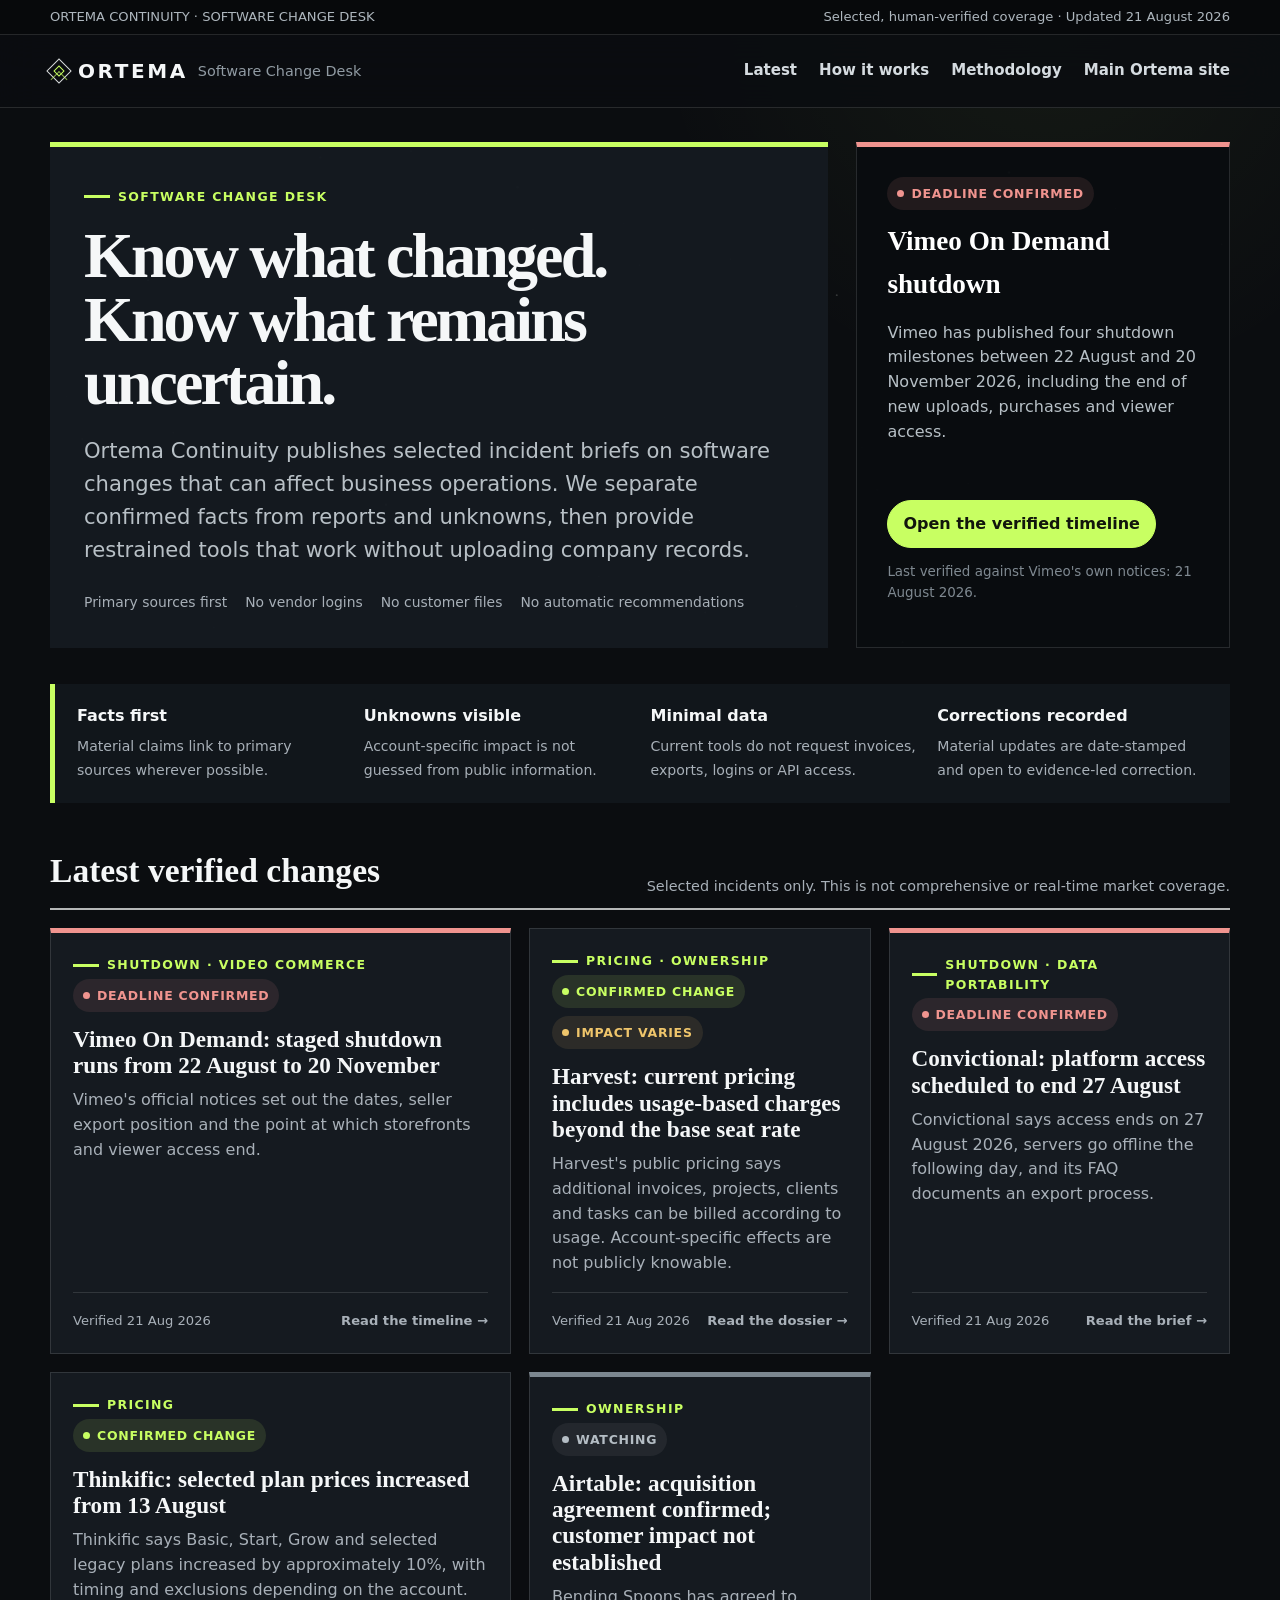
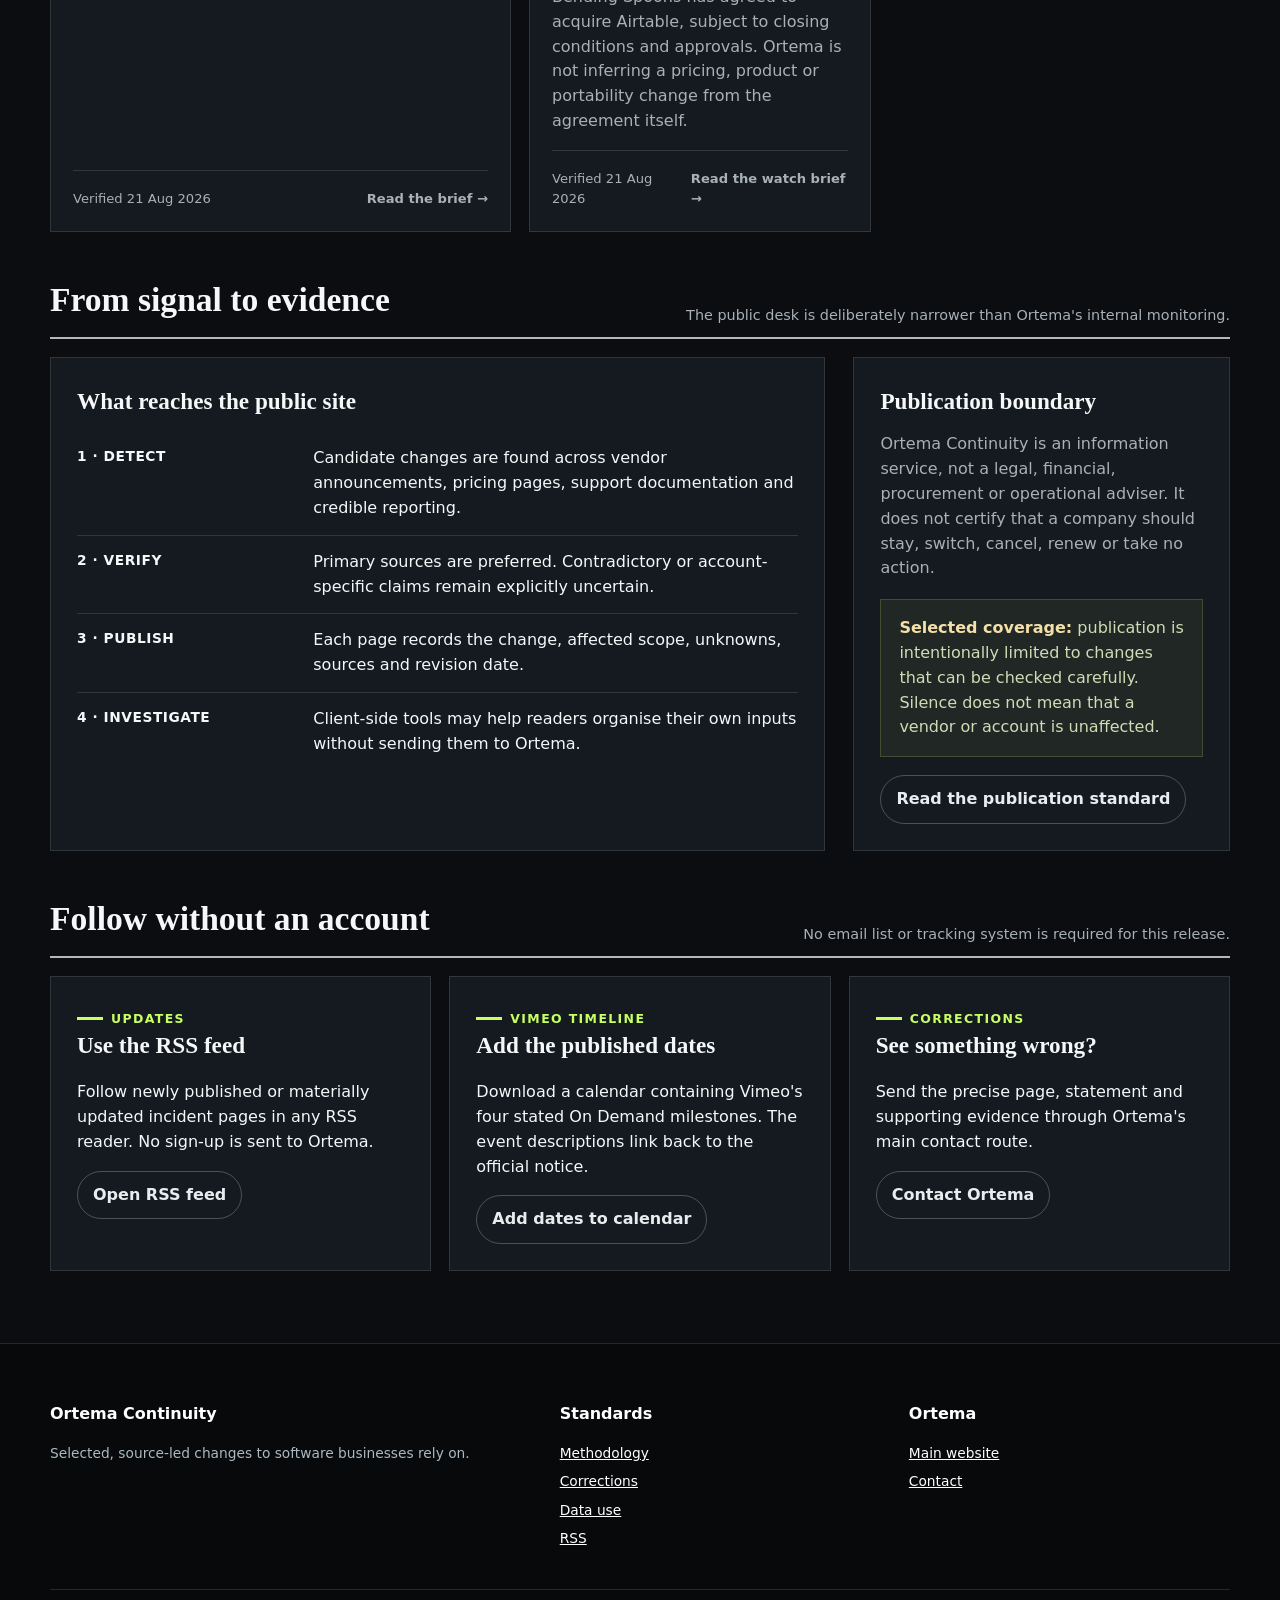
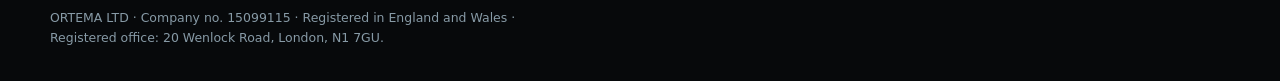
==== continuity/index.html @ e67f1ca0 "Add files via upload" ====
<!doctype html>
<html lang="en-GB">
<head>
  <meta charset="utf-8">
  <meta name="viewport" content="width=device-width, initial-scale=1">
  <title>Ortema Continuity — Verified software changes</title>
  <meta name="description" content="Selected, source-led incident briefs on software pricing, shutdowns, ownership and data portability from Ortema Continuity.">
  <meta name="robots" content="index,follow,max-image-preview:large">
  <meta name="theme-color" content="#0b0d10">
  <meta property="og:title" content="Ortema Continuity — Software Change Desk">
  <meta property="og:description" content="Know what changed. Know what remains uncertain.">
  <meta property="og:type" content="website">
  <meta property="og:url" content="https://ortema.co.uk/continuity/">
  <meta property="og:image" content="https://ortema.co.uk/continuity/assets/continuity-social-card.png">
  <meta name="twitter:card" content="summary_large_image">
  <meta name="twitter:image" content="https://ortema.co.uk/continuity/assets/continuity-social-card.png">
  <link rel="canonical" href="https://ortema.co.uk/continuity/">
  <link rel="icon" href="./assets/favicon.svg" type="image/svg+xml">
  <link rel="alternate" type="application/rss+xml" title="Ortema Continuity updates" href="./feed.xml">
  <link rel="stylesheet" href="./assets/styles.css">
  <script type="application/ld+json">
  {
    "@context": "https://schema.org",
    "@type": "WebSite",
    "name": "Ortema Continuity",
    "alternateName": "Ortema Software Change Desk",
    "url": "https://ortema.co.uk/continuity/",
    "publisher": {
      "@type": "Organization",
      "name": "ORTEMA LTD",
      "url": "https://ortema.co.uk/"
    }
  }
  </script>
</head>
<body>
  <a class="skip-link" href="#main">Skip to content</a>

  <div class="topline">
    <div class="topline-inner">
      <span>ORTEMA CONTINUITY · SOFTWARE CHANGE DESK</span>
      <span>Selected, human-verified coverage · Updated 21 August 2026</span>
    </div>
  </div>

  <header class="site-header">
    <div class="site-header-inner">
      <a class="brand" href="./" aria-label="Ortema Continuity home">
        <span class="brand-mark" aria-hidden="true"></span>
        <strong>ORTEMA</strong>
        <span>Software Change Desk</span>
      </a>
      <nav class="nav" aria-label="Primary">
        <a href="#latest">Latest</a>
        <a href="#standard">How it works</a>
        <a href="./methodology/">Methodology</a>
        <a href="https://ortema.co.uk/">Main Ortema site</a>
      </nav>
    </div>
  </header>

  <main id="main" class="page-shell">
    <section class="hero" aria-labelledby="hero-title">
      <div class="hero-main">
        <span class="kicker">Software change desk</span>
        <h1 id="hero-title">Know what changed.<br>Know what remains uncertain.</h1>
        <p class="lede">Ortema Continuity publishes selected incident briefs on software changes that can affect business operations. We separate confirmed facts from reports and unknowns, then provide restrained tools that work without uploading company records.</p>
        <div class="hero-meta">
          <span>Primary sources first</span>
          <span>No vendor logins</span>
          <span>No customer files</span>
          <span>No automatic recommendations</span>
        </div>
      </div>

      <aside class="hero-side deadline-lead">
        <div>
          <span class="status deadline">Deadline confirmed</span>
          <h2>Vimeo On Demand shutdown</h2>
          <p>Vimeo has published four shutdown milestones between 22 August and 20 November 2026, including the end of new uploads, purchases and viewer access.</p>
        </div>
        <div>
          <a class="btn" href="./incidents/vimeo-vod-shutdown-2026/">Open the verified timeline</a>
          <p class="small">Last verified against Vimeo's own notices: 21 August 2026.</p>
        </div>
      </aside>
    </section>

    <section class="trust-strip" aria-label="Editorial principles">
      <div><strong>Facts first</strong><span>Material claims link to primary sources wherever possible.</span></div>
      <div><strong>Unknowns visible</strong><span>Account-specific impact is not guessed from public information.</span></div>
      <div><strong>Minimal data</strong><span>Current tools do not request invoices, exports, logins or API access.</span></div>
      <div><strong>Corrections recorded</strong><span>Material updates are date-stamped and open to evidence-led correction.</span></div>
    </section>

    <section id="latest">
      <div class="section-head">
        <h2>Latest verified changes</h2>
        <p>Selected incidents only. This is not comprehensive or real-time market coverage.</p>
      </div>

      <div class="news-grid">
        <article class="story-card featured deadline-card">
          <span class="eyebrow">Shutdown · Video commerce</span>
          <div class="pill-row"><span class="status deadline">Deadline confirmed</span></div>
          <h3>Vimeo On Demand: staged shutdown runs from 22 August to 20 November</h3>
          <p>Vimeo's official notices set out the dates, seller export position and the point at which storefronts and viewer access end.</p>
          <footer><span>Verified 21 Aug 2026</span><a class="stretched" href="./incidents/vimeo-vod-shutdown-2026/">Read the timeline →</a></footer>
        </article>

        <article class="story-card">
          <span class="eyebrow">Pricing · Ownership</span>
          <div class="pill-row"><span class="status confirmed">Confirmed change</span><span class="status varies">Impact varies</span></div>
          <h3>Harvest: current pricing includes usage-based charges beyond the base seat rate</h3>
          <p>Harvest's public pricing says additional invoices, projects, clients and tasks can be billed according to usage. Account-specific effects are not publicly knowable.</p>
          <footer><span>Verified 21 Aug 2026</span><a class="stretched" href="./incidents/harvest-2026/">Read the dossier →</a></footer>
        </article>

        <article class="story-card deadline-card">
          <span class="eyebrow">Shutdown · Data portability</span>
          <div class="pill-row"><span class="status deadline">Deadline confirmed</span></div>
          <h3>Convictional: platform access scheduled to end 27 August</h3>
          <p>Convictional says access ends on 27 August 2026, servers go offline the following day, and its FAQ documents an export process.</p>
          <footer><span>Verified 21 Aug 2026</span><a class="stretched" href="./incidents/convictional-shutdown-2026/">Read the brief →</a></footer>
        </article>

        <article class="story-card">
          <span class="eyebrow">Pricing</span>
          <div class="pill-row"><span class="status confirmed">Confirmed change</span></div>
          <h3>Thinkific: selected plan prices increased from 13 August</h3>
          <p>Thinkific says Basic, Start, Grow and selected legacy plans increased by approximately 10%, with timing and exclusions depending on the account.</p>
          <footer><span>Verified 21 Aug 2026</span><a class="stretched" href="./incidents/thinkific-pricing-2026/">Read the brief →</a></footer>
        </article>

        <article class="story-card watch-card">
          <span class="eyebrow">Ownership</span>
          <div class="pill-row"><span class="status watch">Watching</span></div>
          <h3>Airtable: acquisition agreement confirmed; customer impact not established</h3>
          <p>Bending Spoons has agreed to acquire Airtable, subject to closing conditions and approvals. Ortema is not inferring a pricing, product or portability change from the agreement itself.</p>
          <footer><span>Verified 21 Aug 2026</span><a class="stretched" href="./incidents/airtable-acquisition-2026/">Read the watch brief →</a></footer>
        </article>
      </div>
    </section>

    <section id="standard">
      <div class="section-head">
        <h2>From signal to evidence</h2>
        <p>The public desk is deliberately narrower than Ortema's internal monitoring.</p>
      </div>

      <div class="two-col">
        <div class="card">
          <h3>What reaches the public site</h3>
          <ul class="data-list">
            <li><strong>1 · Detect</strong><span>Candidate changes are found across vendor announcements, pricing pages, support documentation and credible reporting.</span></li>
            <li><strong>2 · Verify</strong><span>Primary sources are preferred. Contradictory or account-specific claims remain explicitly uncertain.</span></li>
            <li><strong>3 · Publish</strong><span>Each page records the change, affected scope, unknowns, sources and revision date.</span></li>
            <li><strong>4 · Investigate</strong><span>Client-side tools may help readers organise their own inputs without sending them to Ortema.</span></li>
          </ul>
        </div>

        <aside class="card">
          <h3>Publication boundary</h3>
          <p>Ortema Continuity is an information service, not a legal, financial, procurement or operational adviser. It does not certify that a company should stay, switch, cancel, renew or take no action.</p>
          <div class="notice neutral"><strong>Selected coverage:</strong> publication is intentionally limited to changes that can be checked carefully. Silence does not mean that a vendor or account is unaffected.</div>
          <a class="btn secondary" href="./methodology/">Read the publication standard</a>
        </aside>
      </div>
    </section>

    <section aria-labelledby="follow-title">
      <div class="section-head">
        <h2 id="follow-title">Follow without an account</h2>
        <p>No email list or tracking system is required for this release.</p>
      </div>
      <div class="follow-grid">
        <div class="tool-card">
          <span class="kicker">Updates</span>
          <h3>Use the RSS feed</h3>
          <p>Follow newly published or materially updated incident pages in any RSS reader. No sign-up is sent to Ortema.</p>
          <a class="btn secondary" href="./feed.xml">Open RSS feed</a>
        </div>
        <div class="tool-card">
          <span class="kicker">Vimeo timeline</span>
          <h3>Add the published dates</h3>
          <p>Download a calendar containing Vimeo's four stated On Demand milestones. The event descriptions link back to the official notice.</p>
          <a class="btn secondary" href="./calendar/vimeo-vod-shutdown-2026.ics" download>Add dates to calendar</a>
        </div>
        <div class="tool-card">
          <span class="kicker">Corrections</span>
          <h3>See something wrong?</h3>
          <p>Send the precise page, statement and supporting evidence through Ortema's main contact route.</p>
          <a class="btn secondary" href="https://ortema.co.uk/#contact">Contact Ortema</a>
        </div>
      </div>
    </section>
  </main>

  <footer class="site-footer">
    <div class="footer-inner">
      <div>
        <h3>Ortema Continuity</h3>
        <p>Selected, source-led changes to software businesses rely on.</p>
      </div>
      <div>
        <h3>Standards</h3>
        <ul>
          <li><a href="./methodology/">Methodology</a></li>
          <li><a href="./corrections/">Corrections</a></li>
          <li><a href="./privacy/">Data use</a></li>
          <li><a href="./feed.xml">RSS</a></li>
        </ul>
      </div>
      <div>
        <h3>Ortema</h3>
        <ul>
          <li><a href="https://ortema.co.uk/">Main website</a></li>
          <li><a href="https://ortema.co.uk/#contact">Contact</a></li>
        </ul>
      </div>
    </div>
    <div class="footer-inner footer-legal">
      <div>ORTEMA LTD · Company no. 15099115 · Registered in England and Wales · Registered office: 20 Wenlock Road, London, N1 7GU.</div>
    </div>
  </footer>
  <script src="./assets/app.js"></script>
</body>
</html>
---- continuity/assets/styles.css ----
:root {
  --ink: #0c1824;
  --muted: #5b6874;
  --paper: #f6f7f8;
  --panel: #ffffff;
  --line: #d9dee3;
  --accent: #0d6670;
  --accent-deep: #084950;
  --accent-soft: #e7f3f4;
  --warning: #8a5a08;
  --warning-soft: #fff5df;
  --danger: #8e2f2c;
  --danger-soft: #fbeceb;
  --success: #27633b;
  --success-soft: #eaf5ed;
  --max: 1180px;
  --shadow: 0 16px 45px rgba(12, 24, 36, 0.08);
}

* { box-sizing: border-box; }
html { scroll-behavior: smooth; }
body {
  margin: 0;
  color: var(--ink);
  background: var(--paper);
  font-family: Inter, ui-sans-serif, system-ui, -apple-system, BlinkMacSystemFont, "Segoe UI", sans-serif;
  line-height: 1.55;
}
a { color: inherit; }
a:hover { color: var(--accent); }
button, input, select { font: inherit; }
button { cursor: pointer; }

.skip-link {
  position: absolute;
  left: -999px;
  top: 0;
}
.skip-link:focus {
  left: 16px;
  top: 16px;
  z-index: 100;
  background: #fff;
  padding: 10px 14px;
  border: 2px solid var(--accent);
}

.topline {
  background: #08141f;
  color: #dce7ee;
  font-size: 0.82rem;
}
.topline-inner,
.site-header-inner,
.page-shell,
.footer-inner {
  width: min(calc(100% - 36px), var(--max));
  margin: 0 auto;
}
.topline-inner {
  min-height: 34px;
  display: flex;
  align-items: center;
  justify-content: space-between;
  gap: 16px;
}
.topline a { color: #fff; text-decoration: none; }

.site-header {
  background: rgba(255,255,255,0.98);
  border-bottom: 1px solid var(--line);
  position: sticky;
  top: 0;
  z-index: 50;
}
.site-header-inner {
  min-height: 72px;
  display: flex;
  align-items: center;
  justify-content: space-between;
  gap: 26px;
}
.brand {
  display: flex;
  align-items: baseline;
  gap: 12px;
  text-decoration: none;
}
.brand strong {
  font-size: 1.25rem;
  letter-spacing: 0.13em;
}
.brand span {
  color: var(--muted);
  font-size: 0.9rem;
}
.nav {
  display: flex;
  gap: 22px;
  align-items: center;
  flex-wrap: wrap;
}
.nav a {
  text-decoration: none;
  font-size: 0.94rem;
  font-weight: 650;
}

.page-shell { padding: 34px 0 72px; }

.kicker,
.eyebrow {
  display: inline-flex;
  align-items: center;
  gap: 8px;
  font-size: 0.78rem;
  text-transform: uppercase;
  letter-spacing: 0.11em;
  font-weight: 800;
  color: var(--accent-deep);
}
.kicker::before,
.eyebrow::before {
  content: "";
  width: 26px;
  height: 3px;
  background: var(--accent);
}

.hero {
  display: grid;
  grid-template-columns: minmax(0, 1.5fr) minmax(300px, .72fr);
  gap: 28px;
  align-items: stretch;
  margin-bottom: 36px;
}
.hero-main {
  background: var(--panel);
  border-top: 5px solid var(--accent);
  box-shadow: var(--shadow);
  padding: 34px;
}
.hero-main h1 {
  font-family: Georgia, "Times New Roman", serif;
  font-size: clamp(2.25rem, 5vw, 4.6rem);
  line-height: .99;
  letter-spacing: -0.045em;
  margin: 18px 0 18px;
  max-width: 920px;
}
.hero-main p.lede {
  font-size: clamp(1.08rem, 2vw, 1.32rem);
  max-width: 780px;
  color: #354451;
}
.hero-meta {
  display: flex;
  flex-wrap: wrap;
  gap: 8px 18px;
  margin-top: 26px;
  color: var(--muted);
  font-size: 0.87rem;
}

.hero-side {
  background: #0b1d29;
  color: #fff;
  padding: 30px;
  display: flex;
  flex-direction: column;
  justify-content: space-between;
}
.hero-side h2 {
  font-family: Georgia, "Times New Roman", serif;
  font-size: 1.7rem;
  margin: 10px 0;
}
.hero-side p { color: #ccdae2; }
.hero-side .small { color: #9fb1bd; font-size: .84rem; }

.status {
  display: inline-flex;
  align-items: center;
  gap: 7px;
  border-radius: 999px;
  padding: 7px 10px;
  font-weight: 800;
  font-size: .78rem;
  text-transform: uppercase;
  letter-spacing: .06em;
}
.status.confirmed { background: var(--accent-soft); color: var(--accent-deep); }
.status.varies { background: var(--warning-soft); color: var(--warning); }
.status.watch { background: #edf0f2; color: #47535d; }
.status.deadline { background: var(--danger-soft); color: var(--danger); }
.status::before {
  content: "";
  width: 7px;
  height: 7px;
  border-radius: 50%;
  background: currentColor;
}

.section-head {
  display: flex;
  justify-content: space-between;
  align-items: end;
  gap: 18px;
  border-bottom: 2px solid var(--ink);
  padding-bottom: 11px;
  margin: 42px 0 18px;
}
.section-head h2 {
  margin: 0;
  font-family: Georgia, "Times New Roman", serif;
  font-size: clamp(1.55rem, 3vw, 2.1rem);
}
.section-head p { margin: 0; color: var(--muted); font-size: .9rem; }

.news-grid {
  display: grid;
  grid-template-columns: 1.35fr 1fr 1fr;
  gap: 18px;
}
.story-card,
.card,
.tool-card,
.source-card,
.policy-card {
  background: var(--panel);
  border: 1px solid var(--line);
}
.story-card {
  padding: 22px;
  min-height: 270px;
  display: flex;
  flex-direction: column;
}
.story-card.featured { border-top: 5px solid var(--accent); }
.story-card h3 {
  font-family: Georgia, "Times New Roman", serif;
  font-size: 1.45rem;
  line-height: 1.13;
  margin: 14px 0 10px;
}
.story-card p { color: var(--muted); margin-top: 0; }
.story-card footer {
  margin-top: auto;
  padding-top: 18px;
  border-top: 1px solid var(--line);
  display: flex;
  justify-content: space-between;
  gap: 12px;
  font-size: .82rem;
  color: var(--muted);
}
.story-card a.stretched {
  font-weight: 800;
  text-decoration: none;
}

.trust-strip {
  margin: 34px 0;
  background: #e9eef0;
  border-left: 5px solid var(--accent);
  padding: 20px 22px;
  display: grid;
  grid-template-columns: repeat(4, 1fr);
  gap: 16px;
}
.trust-strip strong { display: block; margin-bottom: 5px; }
.trust-strip span { color: var(--muted); font-size: .88rem; }

.two-col {
  display: grid;
  grid-template-columns: minmax(0, 1.4fr) minmax(300px, .68fr);
  gap: 28px;
}
.card,
.tool-card,
.policy-card { padding: 26px; }
.card h3,
.tool-card h3,
.policy-card h3 {
  font-family: Georgia, "Times New Roman", serif;
  font-size: 1.45rem;
  margin: 0 0 12px;
}
.card p:first-of-type { margin-top: 0; }

.button-row { display: flex; flex-wrap: wrap; gap: 10px; margin-top: 20px; }
.btn {
  appearance: none;
  border: 1px solid var(--accent-deep);
  background: var(--accent-deep);
  color: #fff;
  padding: 11px 15px;
  font-weight: 800;
  border-radius: 3px;
  text-decoration: none;
  display: inline-flex;
  align-items: center;
  justify-content: center;
  gap: 8px;
}
.btn:hover { color: #fff; background: #062f35; }
.btn.secondary { background: #fff; color: var(--accent-deep); }
.btn.secondary:hover { background: var(--accent-soft); color: var(--accent-deep); }
.btn.dark { background: #0b1d29; border-color: #0b1d29; }

.notice {
  padding: 16px 18px;
  border: 1px solid #e7d5ad;
  background: #fff9ec;
  color: #664713;
  margin: 18px 0;
}
.notice strong { color: #47310c; }
.notice.neutral { background: #eef5f6; border-color: #c8dee1; color: #23484c; }
.notice.danger { background: var(--danger-soft); border-color: #ecc2bf; color: #6e2b28; }

.data-list,
.clean-list {
  list-style: none;
  margin: 0;
  padding: 0;
}
.data-list li {
  display: grid;
  grid-template-columns: minmax(120px, .45fr) 1fr;
  gap: 18px;
  padding: 14px 0;
  border-bottom: 1px solid var(--line);
}
.data-list li:last-child { border-bottom: 0; }
.data-list strong { font-size: .86rem; text-transform: uppercase; letter-spacing: .04em; }

.timeline { margin: 0; padding: 0; list-style: none; }
.timeline li {
  position: relative;
  padding: 0 0 23px 30px;
  border-left: 2px solid #cad6d9;
  margin-left: 8px;
}
.timeline li:last-child { border-left-color: transparent; }
.timeline li::before {
  content: "";
  width: 12px;
  height: 12px;
  border-radius: 50%;
  background: var(--accent);
  position: absolute;
  left: -7px;
  top: 5px;
  box-shadow: 0 0 0 4px var(--accent-soft);
}
.timeline time { font-size: .8rem; color: var(--muted); text-transform: uppercase; letter-spacing: .06em; font-weight: 800; }
.timeline p { margin: 4px 0 0; }

.source-list { display: grid; gap: 10px; }
.source-card { padding: 15px 17px; }
.source-card a { font-weight: 800; text-decoration-thickness: 1px; text-underline-offset: 3px; }
.source-card small { display: block; color: var(--muted); margin-top: 4px; }

.form-grid { display: grid; grid-template-columns: repeat(2, 1fr); gap: 16px; }
.field label { display: block; font-weight: 800; font-size: .88rem; margin-bottom: 6px; }
.field .hint { display: block; color: var(--muted); font-size: .78rem; margin-top: 5px; }
input[type="number"], input[type="date"], input[type="email"], select {
  width: 100%;
  min-height: 44px;
  border: 1px solid #aeb8c0;
  background: #fff;
  color: var(--ink);
  padding: 9px 11px;
  border-radius: 3px;
}
input:focus, select:focus { outline: 3px solid rgba(13,102,112,.18); border-color: var(--accent); }

.result-box {
  margin-top: 18px;
  display: none;
  border: 1px solid var(--line);
  background: #f3f7f8;
  padding: 20px;
}
.result-box.visible { display: block; }
.metric-grid { display: grid; grid-template-columns: repeat(3, 1fr); gap: 12px; }
.metric { background: #fff; padding: 16px; border: 1px solid var(--line); }
.metric span { color: var(--muted); font-size: .78rem; display: block; }
.metric strong { font-size: 1.45rem; display: block; margin-top: 4px; }

.check-grid { display: grid; gap: 10px; }
.check-row {
  background: #fff;
  border: 1px solid var(--line);
  padding: 13px 14px;
  display: grid;
  grid-template-columns: 22px 1fr;
  gap: 10px;
  align-items: start;
}
.check-row input { margin-top: 3px; }
.check-row strong { display: block; }
.check-row span { display: block; color: var(--muted); font-size: .85rem; margin-top: 2px; }

.local-demo {
  border: 2px dashed #9fb0b8;
  background: #f7fafb;
  padding: 18px;
}
.local-demo .saved { color: var(--success); font-weight: 800; display: none; margin-top: 10px; }
.local-demo .saved.visible { display: block; }

.pill-row { display: flex; flex-wrap: wrap; gap: 8px; margin: 15px 0; }
.pill { border: 1px solid #c9d2d8; background: #fff; border-radius: 999px; padding: 6px 9px; font-size: .78rem; color: #41515d; }

.site-footer {
  background: #08141f;
  color: #d4dee5;
  padding: 42px 0 34px;
}
.footer-inner { display: grid; grid-template-columns: 1.5fr 1fr 1fr; gap: 28px; }
.site-footer a { color: #fff; }
.site-footer h3 { color: #fff; font-size: 1rem; }
.site-footer p, .site-footer li { font-size: .86rem; color: #aabac4; }
.site-footer ul { list-style: none; padding: 0; }
.site-footer li { margin: 7px 0; }
.legal-placeholder {
  margin-top: 24px;
  padding-top: 18px;
  border-top: 1px solid #243644;
  font-size: .78rem;
  color: #879aa6;
}

.article-header {
  background: #fff;
  border-top: 6px solid var(--accent);
  padding: 34px;
  margin-bottom: 26px;
  box-shadow: var(--shadow);
}
.article-header h1 {
  font-family: Georgia, "Times New Roman", serif;
  font-size: clamp(2.2rem, 5vw, 4.3rem);
  line-height: 1.02;
  letter-spacing: -.04em;
  margin: 16px 0;
}
.article-header .lede { font-size: 1.18rem; color: #3b4b56; max-width: 850px; }
.article-meta { display: flex; flex-wrap: wrap; gap: 10px 20px; color: var(--muted); font-size: .84rem; margin-top: 20px; }

.prose h2, .prose h3 { font-family: Georgia, "Times New Roman", serif; }
.prose h2 { font-size: 1.85rem; margin-top: 36px; }
.prose h3 { font-size: 1.3rem; margin-top: 28px; }
.prose p, .prose li { max-width: 78ch; }
.prose blockquote {
  border-left: 4px solid var(--accent);
  padding: 4px 0 4px 18px;
  margin-left: 0;
  color: #32444f;
}

.table-wrap { overflow-x: auto; margin: 18px 0; }
table { border-collapse: collapse; width: 100%; min-width: 640px; background: #fff; }
th, td { border-bottom: 1px solid var(--line); padding: 12px 13px; text-align: left; vertical-align: top; }
th { background: #eef2f3; font-size: .78rem; text-transform: uppercase; letter-spacing: .05em; }
td { font-size: .9rem; }

@media (max-width: 900px) {
  .hero, .two-col, .news-grid, .footer-inner { grid-template-columns: 1fr; }
  .trust-strip { grid-template-columns: repeat(2, 1fr); }
  .site-header-inner { align-items: flex-start; padding: 15px 0; }
  .nav { gap: 12px; justify-content: flex-end; }
}

@media (max-width: 620px) {
  .topline-inner { align-items: flex-start; flex-direction: column; padding: 8px 0; }
  .site-header { position: static; }
  .site-header-inner { display: block; }
  .nav { margin-top: 12px; justify-content: flex-start; }
  .brand span { display: none; }
  .hero-main, .hero-side, .article-header, .card, .tool-card, .policy-card { padding: 21px; }
  .form-grid, .metric-grid, .trust-strip { grid-template-columns: 1fr; }
  .data-list li { grid-template-columns: 1fr; gap: 5px; }
  .page-shell { padding-top: 20px; }
}

/* V1 additions: incident cards and locally generated evidence brief. */
.story-card .pill-row { margin: 4px 0 0; }
.story-card.deadline-card { border-top: 5px solid var(--danger); }
.story-card.watch-card { border-top: 5px solid #7c8790; }
.article-header.deadline-accent { border-top-color: var(--danger); }
.article-header.watch-accent { border-top-color: #66727b; }

.brief-panel {
  background: #fff;
  border: 1px solid var(--line);
  border-top: 5px solid var(--accent);
  padding: 28px;
  box-shadow: var(--shadow);
}
.brief-brand-row {
  display: flex;
  justify-content: space-between;
  gap: 16px;
  padding-bottom: 12px;
  border-bottom: 1px solid var(--line);
  color: var(--muted);
  font-size: .82rem;
  text-transform: uppercase;
  letter-spacing: .06em;
}
.brief-brand-row strong { color: var(--ink); letter-spacing: .11em; }
.brief-panel h3 {
  font-family: Georgia, "Times New Roman", serif;
  font-size: clamp(1.65rem, 3vw, 2.3rem);
  line-height: 1.08;
  margin: 22px 0 12px;
}
.brief-warning {
  background: #f5f7f8;
  border-left: 4px solid var(--ink);
  padding: 13px 15px;
  color: #3c4b56;
}
.brief-grid {
  display: grid;
  grid-template-columns: repeat(2, minmax(0, 1fr));
  gap: 10px;
  margin: 20px 0;
}
.brief-grid > div {
  border: 1px solid var(--line);
  padding: 13px 14px;
}
.brief-grid span {
  display: block;
  color: var(--muted);
  font-size: .77rem;
  text-transform: uppercase;
  letter-spacing: .04em;
  margin-bottom: 4px;
}
.brief-grid strong { display: block; font-size: .95rem; }
.brief-section {
  border-top: 1px solid var(--line);
  padding-top: 17px;
  margin-top: 17px;
}
.brief-section h4 { margin: 0 0 8px; font-size: 1rem; }
.brief-section ul { margin: 0; padding-left: 20px; }
.brief-section li { margin: 6px 0; }
.brief-footer {
  border-top: 1px solid var(--line);
  padding-top: 14px;
  margin-top: 20px;
  color: var(--muted);
  font-size: .76rem;
}

@media (max-width: 620px) {
  .brief-grid { grid-template-columns: 1fr; }
  .brief-brand-row { display: block; }
  .brief-brand-row span { display: block; margin-top: 5px; }
}

@media print {
  @page { margin: 14mm; }
  body { background: #fff !important; }
  body * { visibility: hidden !important; }
  #evidence-brief, #evidence-brief * { visibility: visible !important; }
  #evidence-brief {
    position: absolute;
    left: 0;
    top: 0;
    width: 100%;
    border: 0;
    box-shadow: none;
    padding: 0;
    color: #000;
  }
  #evidence-brief a { color: #000; text-decoration: underline; }
  #evidence-brief .print-sources a[href]::after {
    content: " (" attr(href) ")";
    font-size: 8pt;
    word-break: break-all;
  }
  #evidence-brief .brief-grid { grid-template-columns: repeat(2, 1fr); }
  #evidence-brief .brief-warning { background: #fff; border: 1px solid #777; }
  .no-print { display: none !important; }
}

/* ORTEMA brand alignment: keep the newsroom structure, move it into the core dark visual system. */
:root {
  --ink: #f5f7f8;
  --muted: #a8b0b8;
  --paper: #0b0d10;
  --panel: #151a20;
  --line: rgba(255,255,255,.12);
  --accent: #c8ff62;
  --accent-deep: #d8ff8f;
  --accent-soft: rgba(200,255,98,.11);
  --warning: #efc56b;
  --warning-soft: rgba(239,197,107,.10);
  --danger: #f0948f;
  --danger-soft: rgba(240,148,143,.10);
  --success: #8bd3a1;
  --success-soft: rgba(139,211,161,.10);
  --shadow: none;
}
body {
  background:
    radial-gradient(circle at 82% 0%, rgba(200,255,98,.055), transparent 25rem),
    var(--paper);
  color: var(--ink);
  -webkit-font-smoothing: antialiased;
}
a:hover { color: var(--accent); }
.topline { background: #07090b; color: #aeb7be; border-bottom: 1px solid var(--line); }
.site-header { background: rgba(11,13,16,.88); border-color: var(--line); backdrop-filter: blur(18px); }
.brand { align-items: center; gap: 10px; }
.brand strong { color: #f5f7f8; }
.brand span { color: #919ba3; }
.brand-mark {
  position: relative;
  width: 18px;
  height: 18px;
  display: inline-block;
  flex: 0 0 18px;
  transform: rotate(45deg);
  border: 1px solid rgba(245,247,248,.88);
}
.brand-mark::before,
.brand-mark::after { content: ""; position: absolute; inset: 4px; border: 1px solid var(--accent); }
.brand-mark::after { inset: 8px -4px -4px 8px; border-width: 1px 0 0 1px; opacity: .65; }
.nav a { color: #d5dbe0; }
.nav a:hover { color: #fff; }
.kicker, .eyebrow { color: var(--accent); }
.hero { position: relative; overflow: hidden; isolation: isolate; }
.hero-main, .hero-side { position: relative; z-index: 1; }
.hero-main { background: rgba(21,26,32,.94); border-top-color: var(--accent); box-shadow: none; }
.hero-main p.lede { color: #b8c0c6; }
.hero-side { background: rgba(9,12,15,.94); border: 1px solid var(--line); }
.hero-side p { color: #b7c0c6; }
.hero-side .small { color: #7f8991; }
.starfield-canvas { position:absolute; inset:0; width:100%; height:100%; pointer-events:none; z-index:0; opacity:.62; }
.section-head { border-bottom-color: rgba(255,255,255,.7); }
.story-card, .card, .tool-card, .source-card, .policy-card, .article-header, .brief-panel {
  background: var(--panel);
  border-color: var(--line);
  box-shadow: none;
}
.story-card p, .card p, .policy-card p, .source-card small, .article-meta, .hero-meta { color: var(--muted); }
.trust-strip { background: #11161b; border-left-color: var(--accent); }
.btn { background: var(--accent); border-color: var(--accent); color: #11150c; border-radius: 999px; }
.btn:hover { background: #d3ff82; color: #11150c; }
.btn.secondary { background: transparent; color: #e7ecef; border-color: rgba(255,255,255,.24); }
.btn.secondary:hover { background: rgba(255,255,255,.06); color: #fff; }
.btn.dark { background: #050709; border-color: rgba(255,255,255,.16); color: #fff; }
.status.confirmed { background: var(--accent-soft); color: var(--accent); }
.status.varies { background: var(--warning-soft); color: var(--warning); }
.status.watch { background: rgba(255,255,255,.06); color: #b4bdc4; }
.status.deadline { background: var(--danger-soft); color: var(--danger); }
.notice { background: var(--warning-soft); border-color: rgba(239,197,107,.25); color: #e7cf98; }
.notice strong { color: #f4dfa9; }
.notice.neutral { background: rgba(200,255,98,.06); border-color: rgba(200,255,98,.18); color: #cfdcb6; }
.notice.danger { background: var(--danger-soft); border-color: rgba(240,148,143,.24); color: #efb0ac; }
input[type="number"], input[type="date"], input[type="email"], select {
  background: #0d1115; color: var(--ink); border-color: rgba(255,255,255,.18); color-scheme: dark;
}
input:focus, select:focus { outline-color: rgba(200,255,98,.13); border-color: var(--accent); }
.result-box { background: #10151a; }
.metric, .check-row { background: #0f1317; border-color: var(--line); }
.local-demo { background: #10151a; border-color: rgba(255,255,255,.23); }
.pill { background: #10151a; border-color: var(--line); color: #bdc6cc; }
.article-header .lede { color: #b9c2c8; }
.prose blockquote { color: #bec6cc; }
table { background: var(--panel); }
th { background: #10151a; color: #dce2e6; }
th, td { border-color: var(--line); }
.timeline li { border-left-color: rgba(255,255,255,.18); }
.brief-warning { background: #10151a; border-left-color: var(--accent); color: #bdc6cc; }
.brief-grid > div { border-color: var(--line); }
.brief-brand-row, .brief-section, .brief-footer { border-color: var(--line); }
.site-footer { background: #07090b; border-top: 1px solid var(--line); }
.legal-placeholder { border-color: var(--line); }
@media (prefers-reduced-motion: reduce) { .starfield-canvas { display:none; } }
@media print {
  .brief-panel, .brief-panel * { color: #000 !important; background: #fff !important; }
  .brief-panel { border-color: #000 !important; }
}

/* Public release cleanup: small additions, no layout rewrite. */
.follow-grid {
  display: grid;
  grid-template-columns: repeat(3, minmax(0, 1fr));
  gap: 18px;
}
.follow-grid .tool-card { height: 100%; }
.deadline-lead { border-top: 5px solid var(--danger); }
.aside-spaced { margin-top: 18px; }
.narrow-prose { max-width: 850px; }
.footer-legal {
  margin-top: 24px;
  padding-top: 18px;
  border-top: 1px solid var(--line);
  font-size: .78rem;
  color: #879aa6;
}
.revision-list { padding-left: 20px; }
.revision-list li { margin: 8px 0; }

@media (max-width: 900px) {
  .follow-grid { grid-template-columns: 1fr; }
}

/* Generic clean printing for incident pages. The Harvest evidence brief uses a separate mode. */
@media print {
  body:not(.print-evidence-mode) * { visibility: visible !important; }
  body:not(.print-evidence-mode) {
    background: #fff !important;
    color: #000 !important;
  }
  body:not(.print-evidence-mode) .topline,
  body:not(.print-evidence-mode) .site-header,
  body:not(.print-evidence-mode) .site-footer,
  body:not(.print-evidence-mode) .button-row,
  body:not(.print-evidence-mode) .no-print,
  body:not(.print-evidence-mode) .starfield-canvas { display: none !important; }
  body:not(.print-evidence-mode) .page-shell { width: 100%; max-width: none; padding: 0; }
  body:not(.print-evidence-mode) .two-col { grid-template-columns: minmax(0, 1fr) 280px; gap: 18px; }
  body:not(.print-evidence-mode) .article-header,
  body:not(.print-evidence-mode) .card,
  body:not(.print-evidence-mode) .source-card,
  body:not(.print-evidence-mode) .tool-card,
  body:not(.print-evidence-mode) .brief-panel {
    background: #fff !important;
    color: #000 !important;
    box-shadow: none !important;
    border-color: #777 !important;
  }
  body:not(.print-evidence-mode) a { color: #000 !important; }

  body.print-evidence-mode * { visibility: hidden !important; }
  body.print-evidence-mode #evidence-brief,
  body.print-evidence-mode #evidence-brief * { visibility: visible !important; }
  body.print-evidence-mode #evidence-brief {
    position: absolute;
    left: 0;
    top: 0;
    width: 100%;
    border: 0;
    box-shadow: none;
    padding: 0;
    color: #000 !important;
    background: #fff !important;
  }
  body.print-evidence-mode #evidence-brief * { color: #000 !important; background: #fff !important; }
  body.print-evidence-mode #evidence-brief a { color: #000 !important; text-decoration: underline; }
  body.print-evidence-mode #evidence-brief .print-sources a[href]::after {
    content: " (" attr(href) ")";
    font-size: 8pt;
    word-break: break-all;
  }
}
.button-row .btn { max-width: 100%; }
@media (max-width: 620px) {
  .button-row { display: grid; grid-template-columns: 1fr; }
  .button-row .btn { width: 100%; }
}

/* Prevent nested grids and wide evidence tables from widening the mobile page. */
.two-col > *,
.prose,
.article-header,
aside {
  min-width: 0;
}
.table-wrap {
  width: 100%;
  max-width: 100%;
  min-width: 0;
  overflow-x: auto;
  -webkit-overflow-scrolling: touch;
}
.source-card,
.source-card a {
  min-width: 0;
  overflow-wrap: anywhere;
  word-break: break-word;
}
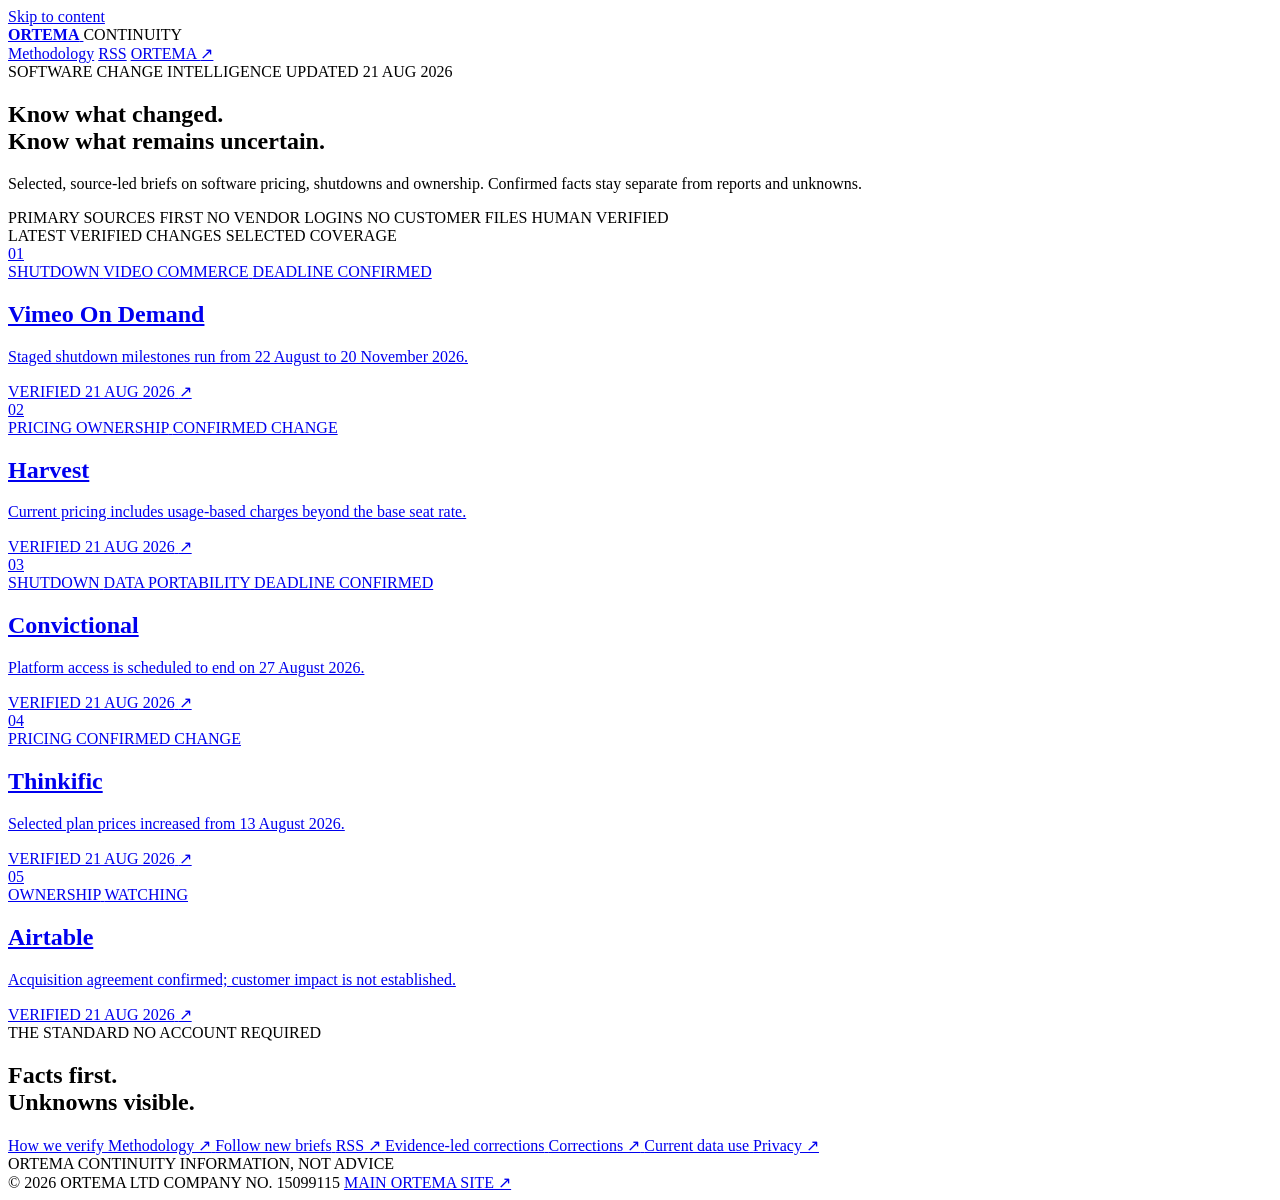
==== commit 09697b28: "Add files via upload" ====
--- a/continuity/index.html
+++ b/continuity/index.html
@@ -3,21 +3,26 @@
 <head>
   <meta charset="utf-8">
   <meta name="viewport" content="width=device-width, initial-scale=1">
+
   <title>Ortema Continuity — Verified software changes</title>
   <meta name="description" content="Selected, source-led incident briefs on software pricing, shutdowns, ownership and data portability from Ortema Continuity.">
   <meta name="robots" content="index,follow,max-image-preview:large">
-  <meta name="theme-color" content="#0b0d10">
-  <meta property="og:title" content="Ortema Continuity — Software Change Desk">
+  <meta name="theme-color" content="#0d1315">
+
+  <meta property="og:title" content="Ortema Continuity — Software Change Intelligence">
   <meta property="og:description" content="Know what changed. Know what remains uncertain.">
   <meta property="og:type" content="website">
   <meta property="og:url" content="https://ortema.co.uk/continuity/">
   <meta property="og:image" content="https://ortema.co.uk/continuity/assets/continuity-social-card.png">
+
   <meta name="twitter:card" content="summary_large_image">
   <meta name="twitter:image" content="https://ortema.co.uk/continuity/assets/continuity-social-card.png">
+
   <link rel="canonical" href="https://ortema.co.uk/continuity/">
   <link rel="icon" href="./assets/favicon.svg" type="image/svg+xml">
   <link rel="alternate" type="application/rss+xml" title="Ortema Continuity updates" href="./feed.xml">
-  <link rel="stylesheet" href="./assets/styles.css">
+  <link rel="stylesheet" href="./assets/home.css">
+
   <script type="application/ld+json">
   {
     "@context": "https://schema.org",
@@ -33,196 +38,188 @@
   }
   </script>
 </head>
+
 <body>
   <a class="skip-link" href="#main">Skip to content</a>
 
-  <div class="topline">
-    <div class="topline-inner">
-      <span>ORTEMA CONTINUITY · SOFTWARE CHANGE DESK</span>
-      <span>Selected, human-verified coverage · Updated 21 August 2026</span>
-    </div>
-  </div>
-
-  <header class="site-header">
-    <div class="site-header-inner">
-      <a class="brand" href="./" aria-label="Ortema Continuity home">
-        <span class="brand-mark" aria-hidden="true"></span>
-        <strong>ORTEMA</strong>
-        <span>Software Change Desk</span>
-      </a>
-      <nav class="nav" aria-label="Primary">
-        <a href="#latest">Latest</a>
-        <a href="#standard">How it works</a>
-        <a href="./methodology/">Methodology</a>
-        <a href="https://ortema.co.uk/">Main Ortema site</a>
-      </nav>
-    </div>
+  <header class="header">
+    <a class="brand" href="https://ortema.co.uk/" aria-label="ORTEMA main website">
+      <span class="brand-mark" aria-hidden="true">
+        <span class="brand-mark-core"></span>
+      </span>
+      <strong>ORTEMA</strong>
+    </a>
+
+    <span class="product-name">CONTINUITY</span>
+
+    <nav class="nav" aria-label="Primary navigation">
+      <a href="./methodology/">Methodology</a>
+      <a href="./feed.xml">RSS</a>
+      <a href="https://ortema.co.uk/">ORTEMA <span>↗</span></a>
+    </nav>
   </header>
 
-  <main id="main" class="page-shell">
-    <section class="hero" aria-labelledby="hero-title">
-      <div class="hero-main">
-        <span class="kicker">Software change desk</span>
-        <h1 id="hero-title">Know what changed.<br>Know what remains uncertain.</h1>
-        <p class="lede">Ortema Continuity publishes selected incident briefs on software changes that can affect business operations. We separate confirmed facts from reports and unknowns, then provide restrained tools that work without uploading company records.</p>
-        <div class="hero-meta">
-          <span>Primary sources first</span>
-          <span>No vendor logins</span>
-          <span>No customer files</span>
-          <span>No automatic recommendations</span>
-        </div>
-      </div>
-
-      <aside class="hero-side deadline-lead">
-        <div>
-          <span class="status deadline">Deadline confirmed</span>
-          <h2>Vimeo On Demand shutdown</h2>
-          <p>Vimeo has published four shutdown milestones between 22 August and 20 November 2026, including the end of new uploads, purchases and viewer access.</p>
-        </div>
-        <div>
-          <a class="btn" href="./incidents/vimeo-vod-shutdown-2026/">Open the verified timeline</a>
-          <p class="small">Last verified against Vimeo's own notices: 21 August 2026.</p>
-        </div>
-      </aside>
+  <main id="main">
+    <section class="hero">
+      <div class="hero-topline">
+        <span>SOFTWARE CHANGE INTELLIGENCE</span>
+        <span>UPDATED 21 AUG 2026</span>
+      </div>
+
+      <div class="hero-copy">
+        <h1>
+          Know what changed.<br>
+          <span>Know what remains uncertain.</span>
+        </h1>
+
+        <p>
+          Selected, source-led briefs on software pricing, shutdowns and ownership.
+          Confirmed facts stay separate from reports and unknowns.
+        </p>
+      </div>
+
+      <div class="principles" aria-label="Publication principles">
+        <span>PRIMARY SOURCES FIRST</span>
+        <span>NO VENDOR LOGINS</span>
+        <span>NO CUSTOMER FILES</span>
+        <span>HUMAN VERIFIED</span>
+      </div>
     </section>
 
-    <section class="trust-strip" aria-label="Editorial principles">
-      <div><strong>Facts first</strong><span>Material claims link to primary sources wherever possible.</span></div>
-      <div><strong>Unknowns visible</strong><span>Account-specific impact is not guessed from public information.</span></div>
-      <div><strong>Minimal data</strong><span>Current tools do not request invoices, exports, logins or API access.</span></div>
-      <div><strong>Corrections recorded</strong><span>Material updates are date-stamped and open to evidence-led correction.</span></div>
+    <section class="latest" id="latest">
+      <div class="section-label">
+        <span>LATEST VERIFIED CHANGES</span>
+        <span>SELECTED COVERAGE</span>
+      </div>
+
+      <a class="incident incident-featured" href="./incidents/vimeo-vod-shutdown-2026/">
+        <span class="incident-number">01</span>
+        <div class="incident-main">
+          <div class="incident-meta">
+            <span>SHUTDOWN</span>
+            <span>VIDEO COMMERCE</span>
+            <span class="status status-deadline">DEADLINE CONFIRMED</span>
+          </div>
+          <h2>Vimeo On Demand</h2>
+          <p>Staged shutdown milestones run from 22 August to 20 November 2026.</p>
+        </div>
+        <div class="incident-side">
+          <span>VERIFIED 21 AUG 2026</span>
+          <span class="incident-arrow">↗</span>
+        </div>
+      </a>
+
+      <a class="incident" href="./incidents/harvest-2026/">
+        <span class="incident-number">02</span>
+        <div class="incident-main">
+          <div class="incident-meta">
+            <span>PRICING</span>
+            <span>OWNERSHIP</span>
+            <span class="status">CONFIRMED CHANGE</span>
+          </div>
+          <h2>Harvest</h2>
+          <p>Current pricing includes usage-based charges beyond the base seat rate.</p>
+        </div>
+        <div class="incident-side">
+          <span>VERIFIED 21 AUG 2026</span>
+          <span class="incident-arrow">↗</span>
+        </div>
+      </a>
+
+      <a class="incident" href="./incidents/convictional-shutdown-2026/">
+        <span class="incident-number">03</span>
+        <div class="incident-main">
+          <div class="incident-meta">
+            <span>SHUTDOWN</span>
+            <span>DATA PORTABILITY</span>
+            <span class="status status-deadline">DEADLINE CONFIRMED</span>
+          </div>
+          <h2>Convictional</h2>
+          <p>Platform access is scheduled to end on 27 August 2026.</p>
+        </div>
+        <div class="incident-side">
+          <span>VERIFIED 21 AUG 2026</span>
+          <span class="incident-arrow">↗</span>
+        </div>
+      </a>
+
+      <a class="incident" href="./incidents/thinkific-pricing-2026/">
+        <span class="incident-number">04</span>
+        <div class="incident-main">
+          <div class="incident-meta">
+            <span>PRICING</span>
+            <span class="status">CONFIRMED CHANGE</span>
+          </div>
+          <h2>Thinkific</h2>
+          <p>Selected plan prices increased from 13 August 2026.</p>
+        </div>
+        <div class="incident-side">
+          <span>VERIFIED 21 AUG 2026</span>
+          <span class="incident-arrow">↗</span>
+        </div>
+      </a>
+
+      <a class="incident" href="./incidents/airtable-acquisition-2026/">
+        <span class="incident-number">05</span>
+        <div class="incident-main">
+          <div class="incident-meta">
+            <span>OWNERSHIP</span>
+            <span class="status status-watch">WATCHING</span>
+          </div>
+          <h2>Airtable</h2>
+          <p>Acquisition agreement confirmed; customer impact is not established.</p>
+        </div>
+        <div class="incident-side">
+          <span>VERIFIED 21 AUG 2026</span>
+          <span class="incident-arrow">↗</span>
+        </div>
+      </a>
     </section>
 
-    <section id="latest">
-      <div class="section-head">
-        <h2>Latest verified changes</h2>
-        <p>Selected incidents only. This is not comprehensive or real-time market coverage.</p>
-      </div>
-
-      <div class="news-grid">
-        <article class="story-card featured deadline-card">
-          <span class="eyebrow">Shutdown · Video commerce</span>
-          <div class="pill-row"><span class="status deadline">Deadline confirmed</span></div>
-          <h3>Vimeo On Demand: staged shutdown runs from 22 August to 20 November</h3>
-          <p>Vimeo's official notices set out the dates, seller export position and the point at which storefronts and viewer access end.</p>
-          <footer><span>Verified 21 Aug 2026</span><a class="stretched" href="./incidents/vimeo-vod-shutdown-2026/">Read the timeline →</a></footer>
-        </article>
-
-        <article class="story-card">
-          <span class="eyebrow">Pricing · Ownership</span>
-          <div class="pill-row"><span class="status confirmed">Confirmed change</span><span class="status varies">Impact varies</span></div>
-          <h3>Harvest: current pricing includes usage-based charges beyond the base seat rate</h3>
-          <p>Harvest's public pricing says additional invoices, projects, clients and tasks can be billed according to usage. Account-specific effects are not publicly knowable.</p>
-          <footer><span>Verified 21 Aug 2026</span><a class="stretched" href="./incidents/harvest-2026/">Read the dossier →</a></footer>
-        </article>
-
-        <article class="story-card deadline-card">
-          <span class="eyebrow">Shutdown · Data portability</span>
-          <div class="pill-row"><span class="status deadline">Deadline confirmed</span></div>
-          <h3>Convictional: platform access scheduled to end 27 August</h3>
-          <p>Convictional says access ends on 27 August 2026, servers go offline the following day, and its FAQ documents an export process.</p>
-          <footer><span>Verified 21 Aug 2026</span><a class="stretched" href="./incidents/convictional-shutdown-2026/">Read the brief →</a></footer>
-        </article>
-
-        <article class="story-card">
-          <span class="eyebrow">Pricing</span>
-          <div class="pill-row"><span class="status confirmed">Confirmed change</span></div>
-          <h3>Thinkific: selected plan prices increased from 13 August</h3>
-          <p>Thinkific says Basic, Start, Grow and selected legacy plans increased by approximately 10%, with timing and exclusions depending on the account.</p>
-          <footer><span>Verified 21 Aug 2026</span><a class="stretched" href="./incidents/thinkific-pricing-2026/">Read the brief →</a></footer>
-        </article>
-
-        <article class="story-card watch-card">
-          <span class="eyebrow">Ownership</span>
-          <div class="pill-row"><span class="status watch">Watching</span></div>
-          <h3>Airtable: acquisition agreement confirmed; customer impact not established</h3>
-          <p>Bending Spoons has agreed to acquire Airtable, subject to closing conditions and approvals. Ortema is not inferring a pricing, product or portability change from the agreement itself.</p>
-          <footer><span>Verified 21 Aug 2026</span><a class="stretched" href="./incidents/airtable-acquisition-2026/">Read the watch brief →</a></footer>
-        </article>
-      </div>
-    </section>
-
-    <section id="standard">
-      <div class="section-head">
-        <h2>From signal to evidence</h2>
-        <p>The public desk is deliberately narrower than Ortema's internal monitoring.</p>
-      </div>
-
-      <div class="two-col">
-        <div class="card">
-          <h3>What reaches the public site</h3>
-          <ul class="data-list">
-            <li><strong>1 · Detect</strong><span>Candidate changes are found across vendor announcements, pricing pages, support documentation and credible reporting.</span></li>
-            <li><strong>2 · Verify</strong><span>Primary sources are preferred. Contradictory or account-specific claims remain explicitly uncertain.</span></li>
-            <li><strong>3 · Publish</strong><span>Each page records the change, affected scope, unknowns, sources and revision date.</span></li>
-            <li><strong>4 · Investigate</strong><span>Client-side tools may help readers organise their own inputs without sending them to Ortema.</span></li>
-          </ul>
-        </div>
-
-        <aside class="card">
-          <h3>Publication boundary</h3>
-          <p>Ortema Continuity is an information service, not a legal, financial, procurement or operational adviser. It does not certify that a company should stay, switch, cancel, renew or take no action.</p>
-          <div class="notice neutral"><strong>Selected coverage:</strong> publication is intentionally limited to changes that can be checked carefully. Silence does not mean that a vendor or account is unaffected.</div>
-          <a class="btn secondary" href="./methodology/">Read the publication standard</a>
-        </aside>
-      </div>
-    </section>
-
-    <section aria-labelledby="follow-title">
-      <div class="section-head">
-        <h2 id="follow-title">Follow without an account</h2>
-        <p>No email list or tracking system is required for this release.</p>
-      </div>
-      <div class="follow-grid">
-        <div class="tool-card">
-          <span class="kicker">Updates</span>
-          <h3>Use the RSS feed</h3>
-          <p>Follow newly published or materially updated incident pages in any RSS reader. No sign-up is sent to Ortema.</p>
-          <a class="btn secondary" href="./feed.xml">Open RSS feed</a>
-        </div>
-        <div class="tool-card">
-          <span class="kicker">Vimeo timeline</span>
-          <h3>Add the published dates</h3>
-          <p>Download a calendar containing Vimeo's four stated On Demand milestones. The event descriptions link back to the official notice.</p>
-          <a class="btn secondary" href="./calendar/vimeo-vod-shutdown-2026.ics" download>Add dates to calendar</a>
-        </div>
-        <div class="tool-card">
-          <span class="kicker">Corrections</span>
-          <h3>See something wrong?</h3>
-          <p>Send the precise page, statement and supporting evidence through Ortema's main contact route.</p>
-          <a class="btn secondary" href="https://ortema.co.uk/#contact">Contact Ortema</a>
+    <section class="standard">
+      <div class="section-label">
+        <span>THE STANDARD</span>
+        <span>NO ACCOUNT REQUIRED</span>
+      </div>
+
+      <div class="standard-grid">
+        <div class="standard-copy">
+          <h2>Facts first.<br>Unknowns visible.</h2>
+        </div>
+
+        <div class="standard-links">
+          <a href="./methodology/">
+            <span>How we verify</span>
+            <span>Methodology ↗</span>
+          </a>
+          <a href="./feed.xml">
+            <span>Follow new briefs</span>
+            <span>RSS ↗</span>
+          </a>
+          <a href="./corrections/">
+            <span>Evidence-led corrections</span>
+            <span>Corrections ↗</span>
+          </a>
+          <a href="./privacy/">
+            <span>Current data use</span>
+            <span>Privacy ↗</span>
+          </a>
         </div>
       </div>
     </section>
   </main>
 
-  <footer class="site-footer">
-    <div class="footer-inner">
-      <div>
-        <h3>Ortema Continuity</h3>
-        <p>Selected, source-led changes to software businesses rely on.</p>
-      </div>
-      <div>
-        <h3>Standards</h3>
-        <ul>
-          <li><a href="./methodology/">Methodology</a></li>
-          <li><a href="./corrections/">Corrections</a></li>
-          <li><a href="./privacy/">Data use</a></li>
-          <li><a href="./feed.xml">RSS</a></li>
-        </ul>
-      </div>
-      <div>
-        <h3>Ortema</h3>
-        <ul>
-          <li><a href="https://ortema.co.uk/">Main website</a></li>
-          <li><a href="https://ortema.co.uk/#contact">Contact</a></li>
-        </ul>
-      </div>
+  <footer class="footer">
+    <div>
+      <span>ORTEMA CONTINUITY</span>
+      <span>INFORMATION, NOT ADVICE</span>
     </div>
-    <div class="footer-inner footer-legal">
-      <div>ORTEMA LTD · Company no. 15099115 · Registered in England and Wales · Registered office: 20 Wenlock Road, London, N1 7GU.</div>
+
+    <div>
+      <span>© 2026 ORTEMA LTD</span>
+      <span>COMPANY NO. 15099115</span>
+      <a href="https://ortema.co.uk/">MAIN ORTEMA SITE ↗</a>
     </div>
   </footer>
-  <script src="./assets/app.js"></script>
 </body>
 </html>
